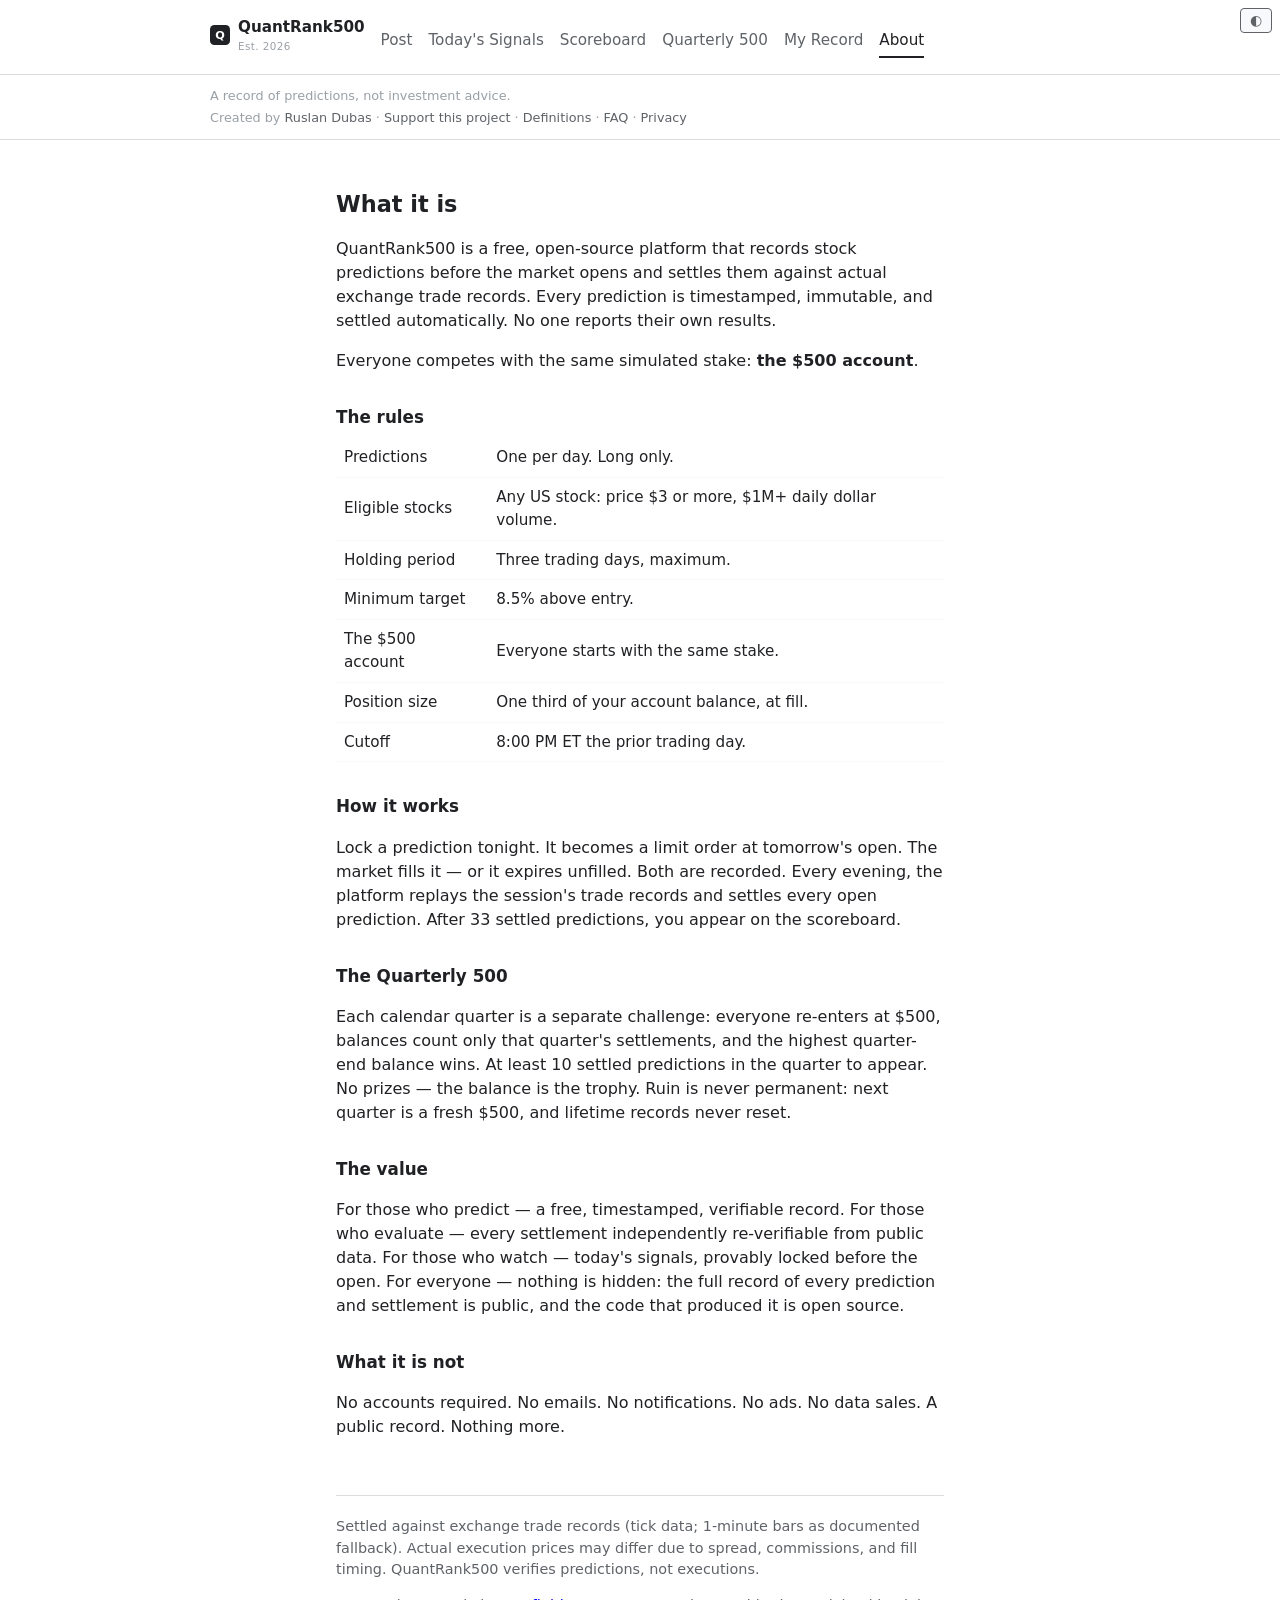
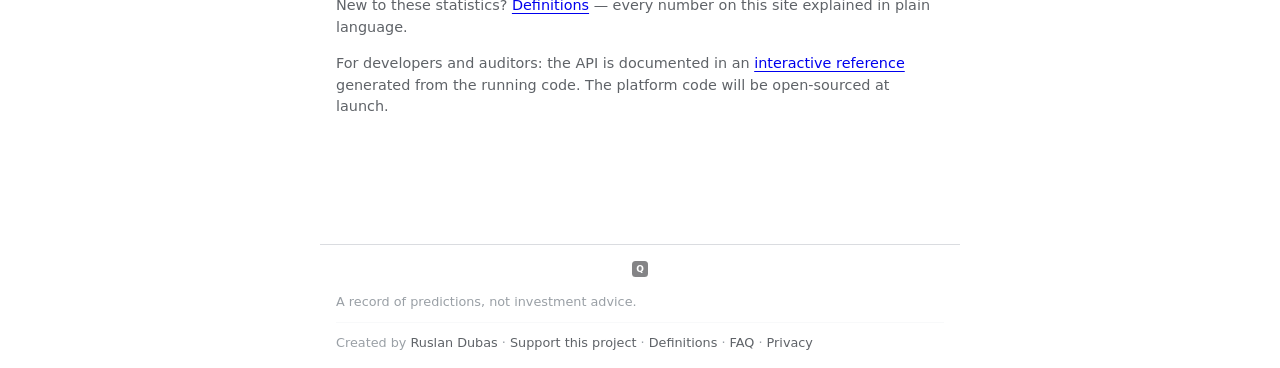
==== frontend/about.html @ 7d759362 "QuantRank500: a public record of stock predictions Co-Authored-By: Claude Fable 5 <noreply@anthropic" ====
<!DOCTYPE html>
<html lang="en">
<head>
  <meta charset="utf-8">
  <meta name="viewport" content="width=device-width, initial-scale=1">
  <title>QuantRank500 — About</title>
  <link rel="stylesheet" href="style.css">
  <link rel="icon" type="image/svg+xml" href="favicon.svg">
  <meta name="theme-color" content="#ffffff" media="(prefers-color-scheme: light)">
  <meta name="theme-color" content="#202124" media="(prefers-color-scheme: dark)">
  <meta property="og:site_name" content="QuantRank500">
  <meta property="og:type" content="website">
  <meta property="og:description"
        content="A public record of stock predictions, settled by the market itself. A record of predictions, not investment advice.">
  <meta property="og:image" content="https://quantrank500.com/og.png">
  <meta name="twitter:card" content="summary_large_image">
  <meta property="og:title" content="QuantRank500 — About">
</head>
<body>
<a class="skip" href="#main">Skip to content</a>
<header class="site">
  <nav>
    <span class="brand"><svg class="mark" viewBox="0 0 64 64" aria-hidden="true"><rect width="64" height="64" rx="14" style="fill:var(--ink,#202124)"/><text x="32" y="44" font-size="36" font-weight="700" text-anchor="middle" style="fill:var(--bg,#ffffff)">Q</text></svg><span class="brand-text">QuantRank500<small>Est. 2026</small></span></span>
    <a href="index.html">Post</a>
    <a href="signals.html">Today's Signals</a>
    <a href="scoreboard.html">Scoreboard</a>
    <a href="quarterly.html">Quarterly 500</a>
    <a href="profile.html">My Record</a>
    <a href="about.html">About</a>
  </nav>
</header>

<main id="main">
  <h1>What it is</h1>
  <p>
    QuantRank500 is a free, open-source platform that records stock
    predictions before the market opens and settles them against actual exchange
    trade records. Every prediction is timestamped, immutable, and settled
    automatically. No one reports their own results.
  </p>
  <p>Everyone competes with the same simulated stake: <strong>the $500 account</strong>.</p>

  <h2>The rules</h2>
  <table>
    <tbody>
      <tr><td>Predictions</td><td>One per day. Long only.</td></tr>
      <tr><td>Eligible stocks</td><td>Any US stock: price $3 or more, $1M+ daily dollar volume.</td></tr>
      <tr><td>Holding period</td><td>Three trading days, maximum.</td></tr>
      <tr><td>Minimum target</td><td>8.5% above entry.</td></tr>
      <tr><td>The $500 account</td><td>Everyone starts with the same stake.</td></tr>
      <tr><td>Position size</td><td>One third of your account balance, at fill.</td></tr>
      <tr><td>Cutoff</td><td>8:00 PM ET the prior trading day.</td></tr>
    </tbody>
  </table>

  <h2>How it works</h2>
  <p>
    Lock a prediction tonight. It becomes a limit order at tomorrow's open. The
    market fills it — or it expires unfilled. Both are recorded. Every evening,
    the platform replays the session's trade records and settles every open
    prediction. After 33 settled predictions, you appear on the scoreboard.
  </p>

  <h2>The Quarterly 500</h2>
  <p>
    Each calendar quarter is a separate challenge: everyone re-enters at $500,
    balances count only that quarter's settlements, and the highest quarter-end
    balance wins. At least 10 settled predictions in the quarter to appear.
    No prizes — the balance is the trophy. Ruin is never permanent: next quarter
    is a fresh $500, and lifetime records never reset.
  </p>

  <h2>The value</h2>
  <p>
    For those who predict — a free, timestamped, verifiable record.
    For those who evaluate — every settlement independently re-verifiable from
    public data. For those who watch — today's signals, provably locked before
    the open. For everyone — nothing is hidden: the full record of every
    prediction and settlement is public, and the code that produced it is
    open source.
  </p>

  <h2>What it is not</h2>
  <p>
    No accounts required. No emails. No notifications. No ads. No data sales.
    A public record. Nothing more.
  </p>

  <p class="note small-print">
    Settled against exchange trade records (tick data; 1-minute bars as documented
    fallback). Actual execution prices may differ due to spread, commissions, and
    fill timing. QuantRank500 verifies predictions, not executions.
  </p>

  <p class="note">
    New to these statistics? <a href="glossary.html">Definitions</a> — every
    number on this site explained in plain language.
  </p>

  <p class="note">
    For developers and auditors: the API is documented in an
    <a id="api-docs-link" href="#">interactive reference</a> generated from the
    running code. The platform code will be open-sourced at launch.
  </p>
</main>

<footer class="freshness" id="freshness"></footer>

<script src="api.js"></script>
<script>
document.getElementById("api-docs-link").href = `${API}/docs`;

getJson("/scoreboard")
  .then(board => renderFreshness(document.getElementById("freshness"), board.freshness))
  .catch(() => {});
</script>
</body>
</html>
---- frontend/style.css ----
/* QuantRank500 — Google-packaging style (spec §9).
   Black, grays, white. Green for wins only, red for losses only.
   No gradients, no shadows, no decoration. */

:root {
  --bg: #ffffff;
  --ink: #202124;
  --ink-strong: #000000;
  --gray: #5f6368;
  --gray-light: #9aa0a6;
  --line: #dadce0;
  --paper: #f8f9fa;
  --win: #188038;
  --loss: #c5221f;
}

/* dark palette: system preference, unless the user chose explicitly */
@media (prefers-color-scheme: dark) {
  :root:not([data-theme="light"]) {
    --bg: #202124; --ink: #e8eaed; --ink-strong: #ffffff;
    --gray: #9aa0a6; --gray-light: #80868b;
    --line: #3c4043; --paper: #2a2b2e;
    --win: #81c995; --loss: #f28b82;
  }
}
:root[data-theme="dark"] {
  --bg: #202124; --ink: #e8eaed; --ink-strong: #ffffff;
  --gray: #9aa0a6; --gray-light: #80868b;
  --line: #3c4043; --paper: #2a2b2e;
  --win: #81c995; --loss: #f28b82;
}

* { box-sizing: border-box; }

body {
  margin: 0;
  font-family: system-ui, -apple-system, "Segoe UI", Roboto, Arial, sans-serif;
  color: var(--ink);
  background: var(--bg);
  line-height: 1.5;
}

main { max-width: 640px; margin: 0 auto; padding: 24px 16px 64px; }

header.site {
  border-bottom: 1px solid var(--line);
  padding: 16px;
  /* stays visible while scrolling; the border is the only separator (no shadows) */
  position: sticky; top: 0;
  background: var(--bg);
  z-index: 5;
}
header.site nav {
  /* wider than the 640px reading column so six full labels fit on one line */
  max-width: 860px; margin: 0 auto;
  display: flex; gap: 16px; align-items: baseline;
  font-size: 0.95rem;
}
header.site .brand {
  font-weight: 600; color: var(--ink);
  display: flex; align-items: center; gap: 8px;
}
header.site .brand small {
  display: block; font-size: 0.65rem; font-weight: 500;
  color: var(--gray-light); letter-spacing: 0.04em;
}
/* the mark: theme-aware via tokens, so one SVG serves both palettes */
.mark { width: 20px; height: 20px; flex: none; }
.mark rect { fill: var(--ink); }
.mark text { fill: var(--bg); font-family: inherit; }
.env-badge {
  position: fixed; top: 8px; right: 8px; z-index: 10;
  border: 2px solid var(--gray); border-radius: 6px;
  color: var(--gray); background: var(--paper);
  font-size: 1.05rem; font-weight: 700; letter-spacing: 0.1em;
  padding: 6px 16px;
}
/* three quiet lines below the pinned nav; scrolls away with the page */
.info-strip {
  border-bottom: 1px solid var(--line);
  padding: 10px 16px;
  color: var(--gray-light); font-size: 0.8rem; line-height: 1.7;
}
.info-strip .info-inner { max-width: 860px; margin: 0 auto; }
.info-strip a { color: var(--gray); text-decoration: none; }
.info-strip a:hover { color: var(--ink); }
header.site a { color: var(--gray); text-decoration: none;
                padding-bottom: 4px; border-bottom: 2px solid transparent; }
header.site a:hover { color: var(--ink); }
header.site a.active { color: var(--ink); border-bottom-color: var(--ink); }

h1 { font-size: 1.4rem; font-weight: 600; margin: 24px 0 8px; }
h2 { font-size: 1.05rem; font-weight: 600; margin: 32px 0 8px; }
p.note { color: var(--gray); font-size: 0.9rem; }
/* trailing small print sits clearly apart so the last content section keeps its punch */
p.small-print { margin-top: 56px; padding-top: 20px; border-top: 1px solid var(--line); }
/* a light separation: space + thin rule above */
p.divided { margin-top: 16px; padding-top: 12px; border-top: 1px solid var(--line); }

form.card, .card {
  border: 1px solid var(--line);
  border-radius: 8px;
  padding: 24px;
  margin: 16px 0;
}

label { display: block; font-size: 0.85rem; color: var(--gray); margin: 16px 0 4px; }
input {
  width: 100%; padding: 10px 12px;
  border: 1px solid var(--line); border-radius: 4px;
  font-size: 1rem; color: var(--ink); background: var(--bg);
}
input:focus { outline: 2px solid var(--ink); border-color: var(--ink); }

button {
  margin-top: 24px; padding: 10px 24px;
  background: var(--ink); color: var(--bg);
  border: none; border-radius: 4px;
  font-size: 1rem; cursor: pointer;
}
button:hover { background: var(--ink-strong); }
button.small { margin-top: 8px; margin-right: 8px; padding: 6px 14px; font-size: 0.85rem; }
textarea {
  width: 100%; min-height: 90px; padding: 10px 12px;
  border: 1px solid var(--line); border-radius: 4px;
  color: var(--ink); background: var(--bg);
  font-family: ui-monospace, Consolas, monospace; font-size: 0.85rem;
}

table { width: 100%; border-collapse: collapse; font-size: 0.95rem; }
th { text-align: left; color: var(--gray); font-weight: 500;
     border-bottom: 1px solid var(--line); padding: 8px; }
td { border-bottom: 1px solid var(--paper); padding: 8px; }
tr.pending td { color: var(--gray-light); }

.win  { color: var(--win); }
.loss { color: var(--loss); }
td .sub { display: block; font-size: 0.78rem; color: var(--gray-light); }
.identicon { vertical-align: -3px; margin-right: 6px; border-radius: 2px; }
.suffix { color: var(--gray-light); font-size: 0.85em; }
a.download {
  display: inline-block; margin-top: 8px; padding: 6px 14px;
  background: var(--ink); color: var(--bg); border-radius: 4px;
  font-size: 0.85rem; text-decoration: none;
}
a.download:hover { background: var(--ink-strong); }

/* Scoreboard: the board ranks by two numbers; supporting columns live behind More */
#board .extra { display: none; }
#board.show-more .extra { display: table-cell; }
#board.show-more .collapsed-only { display: none; }
button.toggle {
  background: none; border: none; color: var(--gray); cursor: pointer;
  font-size: 0.85rem; font-weight: 500; padding: 0; margin: 0;
  white-space: nowrap;
}
button.toggle:hover { color: var(--ink); background: none; }
.mono { font-family: ui-monospace, Consolas, monospace; font-size: 0.85rem; }
.result-box { margin-top: 16px; padding: 12px; background: var(--paper);
              border-radius: 4px; font-size: 0.9rem; overflow-wrap: anywhere; }
.error { color: var(--loss); }

footer.freshness {
  max-width: 640px; margin: 48px auto 0; padding: 16px;
  border-top: 1px solid var(--line);
  color: var(--gray-light); font-size: 0.8rem;
}
.footer-links {
  margin-top: 10px; padding-top: 10px;
  border-top: 1px solid var(--paper);
}
.footer-links a { color: var(--gray); text-decoration: none; }
.footer-links a:hover { color: var(--ink); }
/* big quiet names, page-end signature style; colorless until hovered */
.supporters { display: flex; flex-wrap: wrap; gap: 8px 28px;
              align-items: baseline; margin-top: 18px; }
.supporters-label { font-size: 0.8rem; }
.supporters a {
  color: var(--gray-light); font-size: 1.35rem; font-weight: 700;
  letter-spacing: 0.02em; text-decoration: none;
}
.supporters a:hover { color: var(--gray); }

/* the qualification bar, made visible: ranked above the line, pending below */
tr.qual-bar td { border-bottom: none; padding: 20px 0 0; }
tr.qual-bar .bar { border-top: 2px solid var(--gray); padding: 12px 0 12px; }
tr.qual-bar span { font-size: 0.75rem; color: var(--gray-light); letter-spacing: 0.03em; }
tr.qual-bar .qual-title { color: var(--gray); font-weight: 600; font-size: 0.85rem; }

/* glossary: hairlines chunk the definitions for scanning */
main.ruled h2:not(:first-of-type) { border-top: 1px solid var(--line); padding-top: 20px; }

/* wide tables scroll inside their container instead of breaking the page (phones) */
#board, #quarterly, #signals, .card { overflow-x: auto; }

/* phones: the fixed badge would cover the nav links — dock it bottom-left,
   smaller but still always on screen; keep the nav clear of the toggle */
@media (max-width: 640px) {
  .env-badge {
    top: auto; bottom: 12px; left: 12px; right: auto !important;
    font-size: 0.75rem; padding: 3px 10px; border-width: 1.5px;
  }
  header.site nav { padding-right: 44px; flex-wrap: wrap; row-gap: 4px; }
}

button.theme-toggle {
  position: fixed; top: 8px; right: 8px; z-index: 10;
  margin: 0; padding: 2px 9px; font-size: 0.85rem; line-height: 1.4;
  background: var(--paper); color: var(--gray);
  border: 1px solid var(--gray); border-radius: 4px; cursor: pointer;
}
button.theme-toggle:hover { color: var(--ink); background: var(--paper); }
.env-badge { right: 56px; }

/* --- craft pass: detail spent only where the eye rests --- */

/* underlines that respect descenders */
a { text-underline-offset: 3px; }

/* keyboard users get a door; everyone else never sees it */
.skip {
  position: absolute; left: -9999px; top: 8px; z-index: 100;
  background: var(--bg); color: var(--ink);
  padding: 8px 14px; border: 1px solid var(--ink); border-radius: 4px;
}
.skip:focus { left: 12px; }

/* the maker's seal at the end of every page */
.footer-seal { text-align: center; margin-bottom: 10px; }
.footer-seal .mark { width: 16px; height: 16px; opacity: 0.55; }

/* financial-grade digit alignment everywhere numbers stack */
table, .mono, #plan-feedback { font-variant-numeric: tabular-nums; }

/* hover states arrive softly; nothing ever moves */
a, button, header.site a, .footer-links a, .info-strip a {
  transition: color .15s ease, background-color .15s ease, border-color .15s ease;
}

/* reading forty rows should be effortless */
tbody tr:hover td { background: var(--paper); }
tr.qual-bar:hover td { background: transparent; }

/* tables arrive, they don't pop */
@keyframes settle-in { from { opacity: 0; } to { opacity: 1; } }
#board table, #quarterly table, #signals table, .card table {
  animation: settle-in .25s ease;
}

/* selection and keyboard focus in the house palette */
::selection { background: var(--ink); color: var(--bg); }
:focus-visible { outline: 2px solid var(--ink); outline-offset: 2px; }

/* the other half of financial alignment: numeric columns are right-aligned,
   so tabular digits stack on the decimal point */
th.num, td.num { text-align: right; }
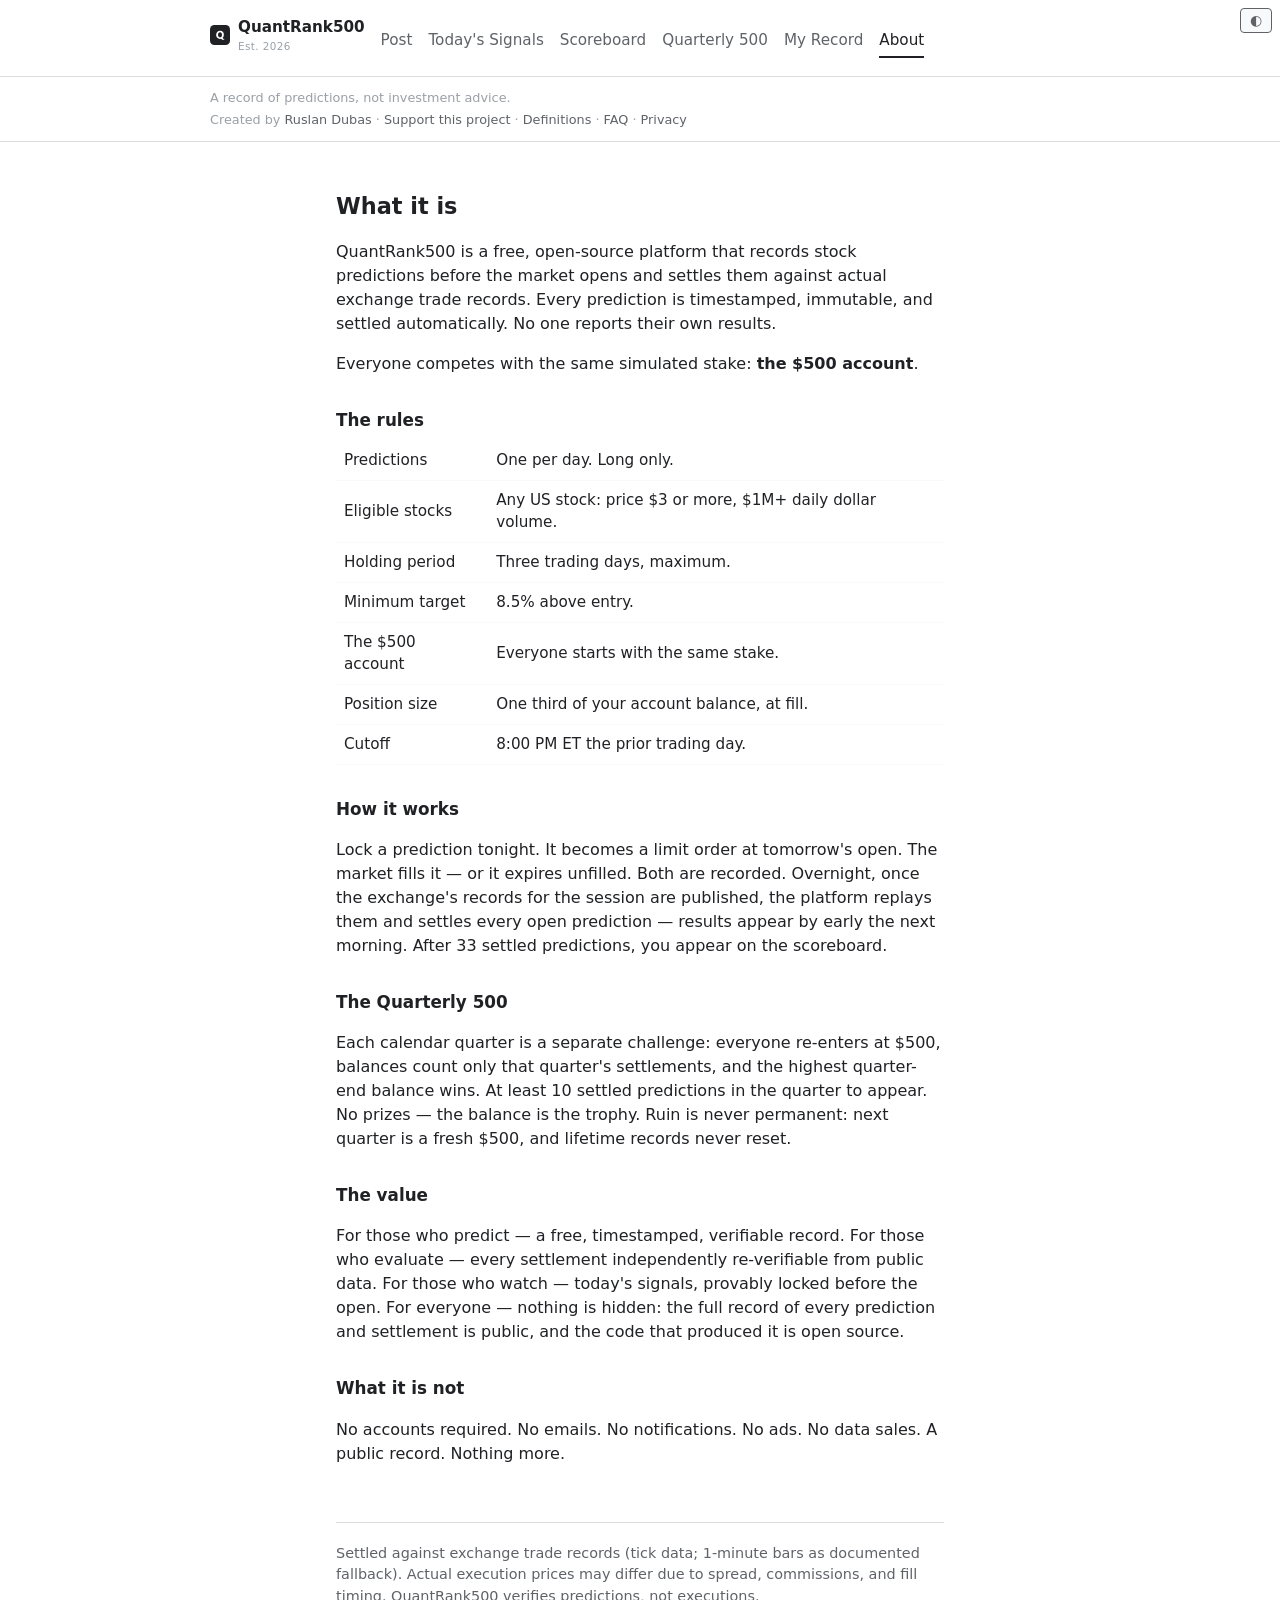
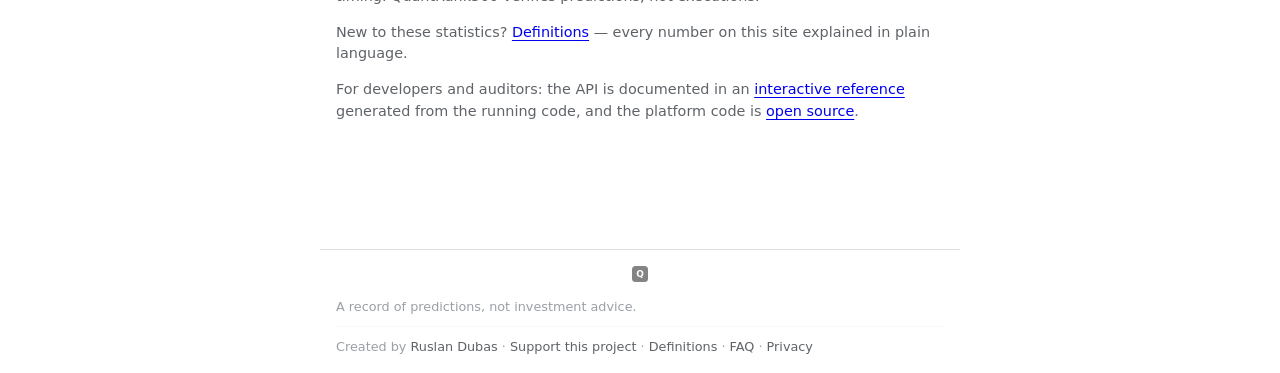
==== commit c364a351: "Settlement timing: About + FAQ + Developer FAQ cadence" ====
--- a/frontend/about.html
+++ b/frontend/about.html
@@ -6,6 +6,8 @@
   <title>QuantRank500 — About</title>
   <link rel="stylesheet" href="style.css">
   <link rel="icon" type="image/svg+xml" href="favicon.svg">
+  <link rel="icon" type="image/png" sizes="48x48" href="favicon-48.png">
+  <link rel="apple-touch-icon" href="apple-touch-icon.png">
   <meta name="theme-color" content="#ffffff" media="(prefers-color-scheme: light)">
   <meta name="theme-color" content="#202124" media="(prefers-color-scheme: dark)">
   <meta property="og:site_name" content="QuantRank500">
@@ -20,8 +22,8 @@
 <a class="skip" href="#main">Skip to content</a>
 <header class="site">
   <nav>
-    <span class="brand"><svg class="mark" viewBox="0 0 64 64" aria-hidden="true"><rect width="64" height="64" rx="14" style="fill:var(--ink,#202124)"/><text x="32" y="44" font-size="36" font-weight="700" text-anchor="middle" style="fill:var(--bg,#ffffff)">Q</text></svg><span class="brand-text">QuantRank500<small>Est. 2026</small></span></span>
-    <a href="index.html">Post</a>
+    <a class="brand" href="index.html"><svg class="mark" viewBox="0 0 64 64" aria-hidden="true"><rect width="64" height="64" rx="14" style="fill:var(--ink,#202124)"/><g transform="translate(18.351,44) scale(0.017578,-0.017578)"><path style="fill:var(--bg,#ffffff)" d="M770 -25Q462 -25 268 175Q74 377 74 698Q74 1037 271 1248Q467 1458 793 1458Q1100 1458 1289 1257Q1479 1057 1479 727Q1479 390 1282 182Q1275 175 1269.0 168.5Q1263 162 1256 156L1619 -193H1167L977 0Q883 -25 770 -25ZM784 1180Q615 1180 514 1052Q414 925 414 715Q414 502 514 378Q614 254 776 254Q943 254 1041 374Q1139 496 1139 709Q1139 931 1044 1056Q950 1180 784 1180Z"/></g></svg><span class="brand-text">QuantRank500<small>Est. 2026</small></span></a>
+    <a href="post.html">Post</a>
     <a href="signals.html">Today's Signals</a>
     <a href="scoreboard.html">Scoreboard</a>
     <a href="quarterly.html">Quarterly 500</a>
@@ -56,9 +58,11 @@
   <h2>How it works</h2>
   <p>
     Lock a prediction tonight. It becomes a limit order at tomorrow's open. The
-    market fills it — or it expires unfilled. Both are recorded. Every evening,
-    the platform replays the session's trade records and settles every open
-    prediction. After 33 settled predictions, you appear on the scoreboard.
+    market fills it — or it expires unfilled. Both are recorded. Overnight,
+    once the exchange's records for the session are published, the platform
+    replays them and settles every open prediction — results appear by early
+    the next morning. After 33 settled predictions, you appear on the
+    scoreboard.
   </p>
 
   <h2>The Quarterly 500</h2>
@@ -100,7 +104,8 @@
   <p class="note">
     For developers and auditors: the API is documented in an
     <a id="api-docs-link" href="#">interactive reference</a> generated from the
-    running code. The platform code will be open-sourced at launch.
+    running code, and the platform code is
+    <a href="https://github.com/quantrank500/quantrank500">open source</a>.
   </p>
 </main>
 
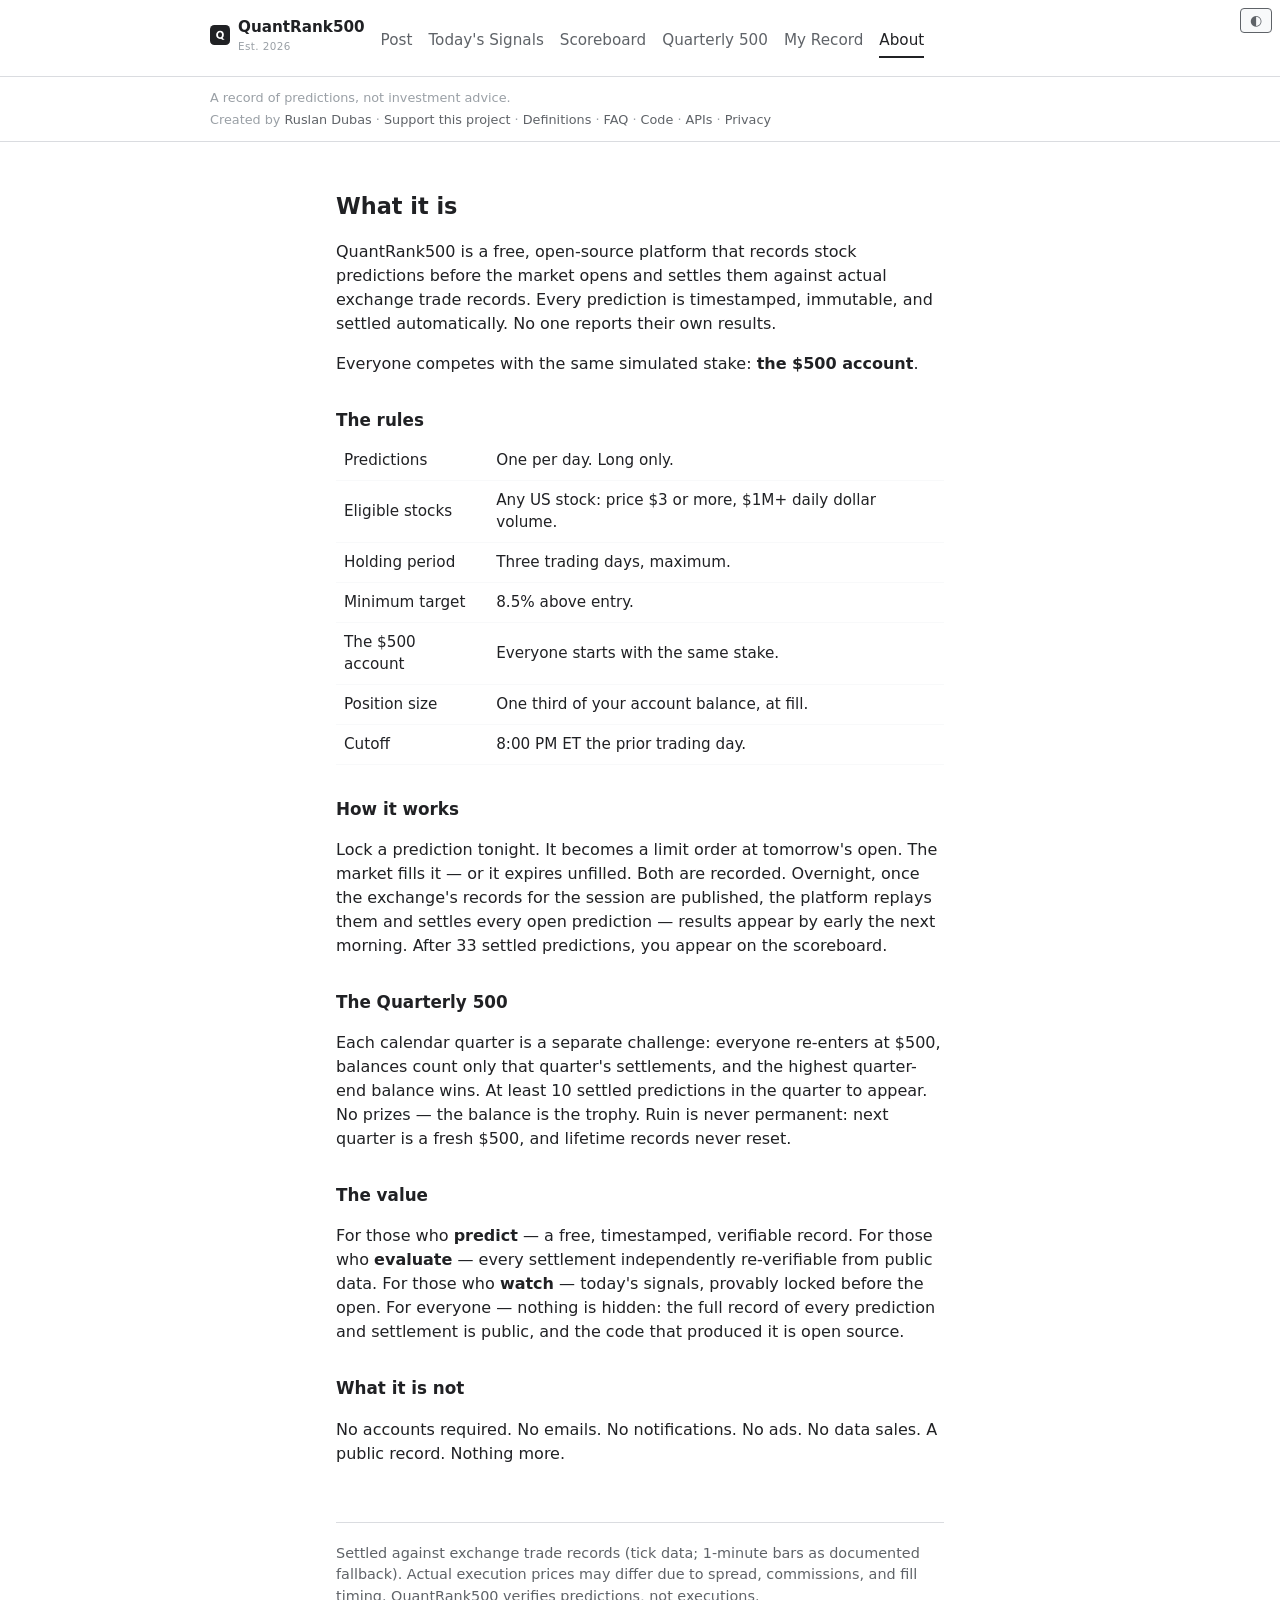
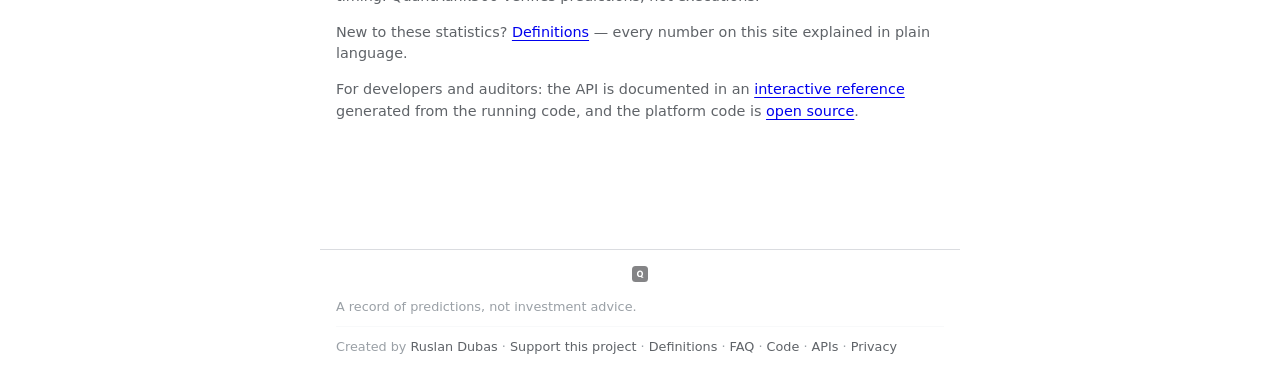
==== commit 9d5daf2f: "About: bold the three audiences" ====
--- a/frontend/about.html
+++ b/frontend/about.html
@@ -76,9 +76,9 @@
 
   <h2>The value</h2>
   <p>
-    For those who predict — a free, timestamped, verifiable record.
-    For those who evaluate — every settlement independently re-verifiable from
-    public data. For those who watch — today's signals, provably locked before
+    For those who <strong>predict</strong> — a free, timestamped, verifiable record.
+    For those who <strong>evaluate</strong> — every settlement independently re-verifiable from
+    public data. For those who <strong>watch</strong> — today's signals, provably locked before
     the open. For everyone — nothing is hidden: the full record of every
     prediction and settlement is public, and the code that produced it is
     open source.
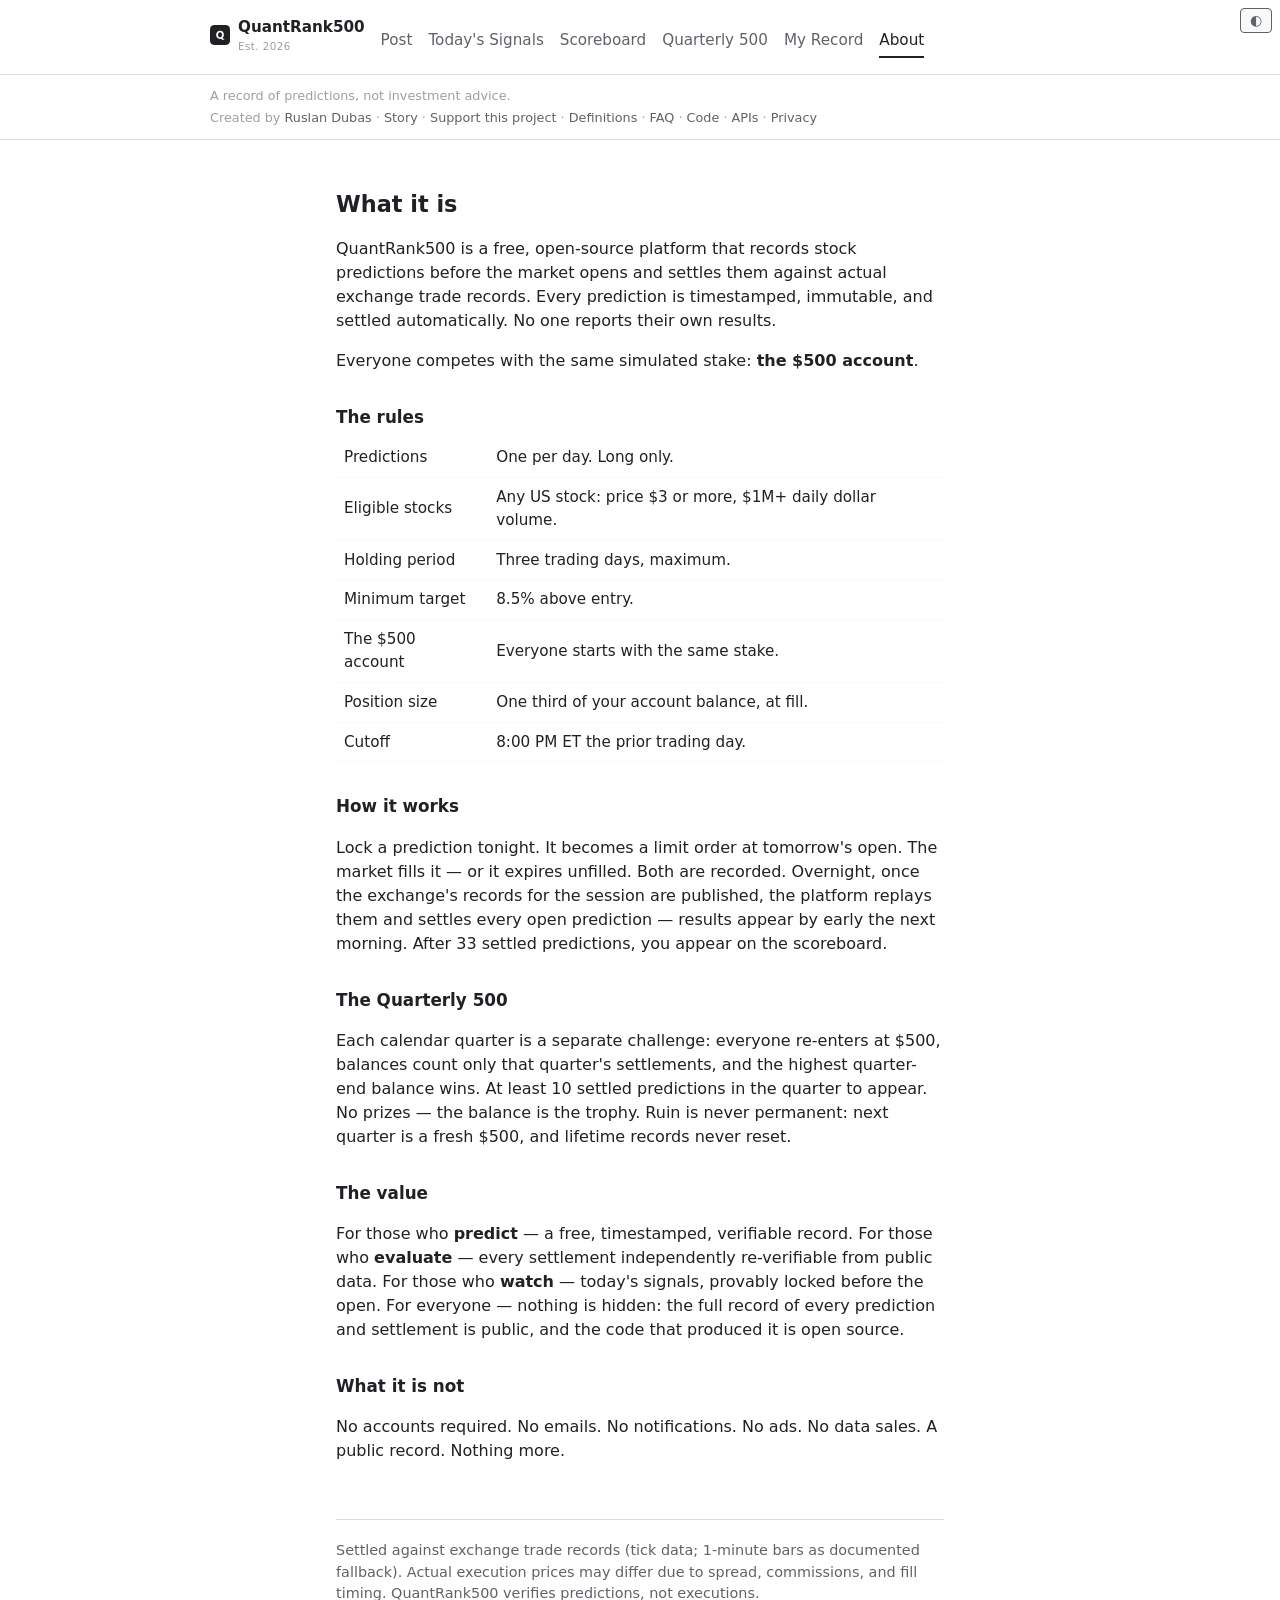
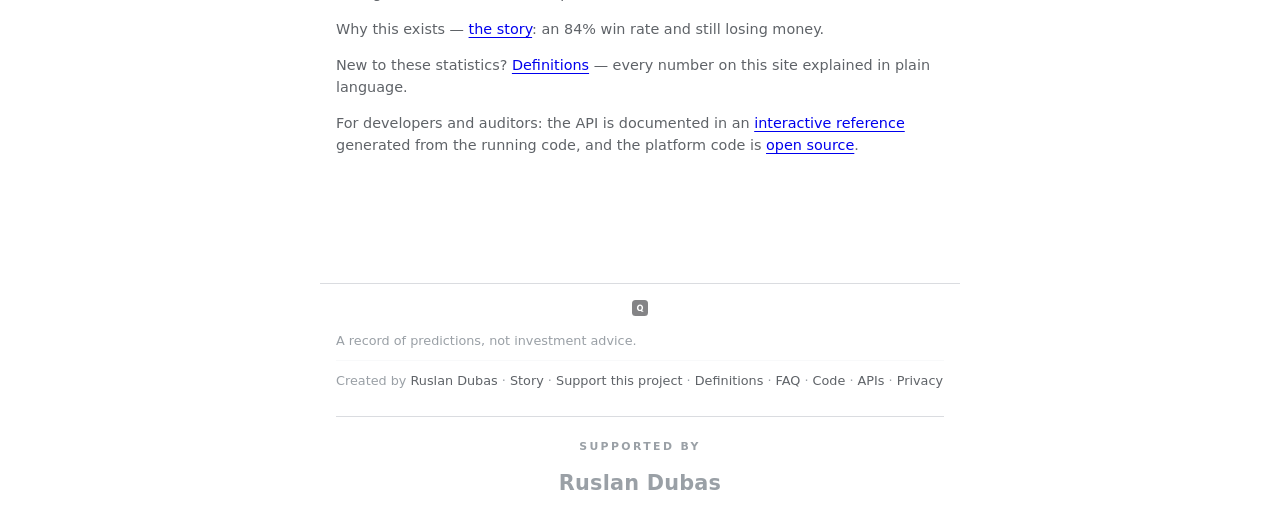
==== commit c1138030: "The story page" ====
--- a/frontend/about.html
+++ b/frontend/about.html
@@ -97,6 +97,11 @@
   </p>
 
   <p class="note">
+    Why this exists — <a href="story.html">the story</a>: an 84% win rate
+    and still losing money.
+  </p>
+
+  <p class="note">
     New to these statistics? <a href="glossary.html">Definitions</a> — every
     number on this site explained in plain language.
   </p>
--- a/frontend/style.css
+++ b/frontend/style.css
@@ -172,14 +172,23 @@
 .footer-links a { color: var(--gray); text-decoration: none; }
 .footer-links a:hover { color: var(--ink); }
 /* big quiet names, page-end signature style; colorless until hovered */
-.supporters { display: flex; flex-wrap: wrap; gap: 8px 28px;
-              align-items: baseline; margin-top: 18px; }
-.supporters-label { font-size: 0.8rem; }
+.supporters {
+  margin-top: 26px; padding-top: 22px;
+  border-top: 1px solid var(--line);
+  text-align: center;
+}
+.supporters-label {
+  display: block; margin-bottom: 12px;
+  font-size: 0.68rem; font-weight: 600;
+  letter-spacing: 0.22em; text-transform: uppercase;
+  color: var(--gray-light);
+}
 .supporters a {
-  color: var(--gray-light); font-size: 1.35rem; font-weight: 700;
-  letter-spacing: 0.02em; text-decoration: none;
-}
-.supporters a:hover { color: var(--gray); }
+  display: inline-block; margin: 0 20px;
+  color: var(--gray-light); font-size: 1.3rem; font-weight: 700;
+  letter-spacing: 0.01em; text-decoration: none;
+}
+.supporters a:hover { color: var(--ink); }
 
 /* the qualification bar, made visible: ranked above the line, pending below */
 tr.qual-bar td { border-bottom: none; padding: 20px 0 0; }
@@ -212,6 +221,54 @@
 button.theme-toggle:hover { color: var(--ink); background: var(--paper); }
 .env-badge { right: 56px; }
 
+/* --- the entrance: orientation before action --- */
+
+.hero { text-align: center; padding: 52px 0 36px; }
+.hero .mark { width: 44px; height: 44px; }
+.hero h1 {
+  font-size: 1.65rem; line-height: 1.3; margin: 20px 0 10px;
+  letter-spacing: -0.01em; text-wrap: balance;
+}
+.hero .sub { color: var(--gray); margin: 0 0 30px; }
+
+.actions { display: flex; gap: 12px; justify-content: center; flex-wrap: wrap; }
+.btn {
+  display: inline-block; padding: 10px 22px; border-radius: 6px;
+  font-weight: 600; font-size: 0.95rem; text-decoration: none;
+  border: 1px solid var(--ink);
+}
+.btn-primary { background: var(--ink); color: var(--bg); }
+.btn-primary:hover { background: var(--ink-strong); border-color: var(--ink-strong); color: var(--bg); }
+.btn-ghost { color: var(--ink); background: transparent; }
+.btn-ghost:hover { background: var(--paper); color: var(--ink); }
+
+.steps {
+  list-style: none; margin: 44px 0 28px; padding: 28px 0;
+  border-top: 1px solid var(--line); border-bottom: 1px solid var(--line);
+  display: grid; grid-template-columns: repeat(3, 1fr); gap: 28px;
+}
+.steps li { padding: 0 4px; }
+.steps .step-n {
+  color: var(--gray-light); font-size: 0.72rem; font-weight: 600;
+  letter-spacing: 0.12em;
+}
+.steps h2 { margin: 8px 0 6px; font-size: 1rem; }
+.steps p { margin: 0; color: var(--gray); font-size: 0.88rem; line-height: 1.55; }
+@media (max-width: 640px) {
+  .steps { grid-template-columns: 1fr; gap: 20px; }
+  .hero { padding-top: 36px; }
+  .hero h1 br { display: none; }
+}
+
+.live-strip {
+  text-align: center; color: var(--gray); font-size: 0.9rem;
+  min-height: 1.5em; margin: 0 0 28px; font-variant-numeric: tabular-nums;
+}
+.hero-close { text-align: center; margin: 0 0 10px; }
+p.note.hero-close { color: var(--gray); }
+
+header.site a.brand { border-bottom: none; padding-bottom: 0; }
+
 /* --- craft pass: detail spent only where the eye rests --- */
 
 /* underlines that respect descenders */
@@ -225,6 +282,12 @@
 }
 .skip:focus { left: 12px; }
 
+/* the story's one piece of evidence: a terminal crop, framed quietly */
+.story-receipt {
+  display: block; max-width: 100%; margin: 20px auto;
+  border: 1px solid var(--line); border-radius: 6px;
+}
+
 /* the maker's seal at the end of every page */
 .footer-seal { text-align: center; margin-bottom: 10px; }
 .footer-seal .mark { width: 16px; height: 16px; opacity: 0.55; }
